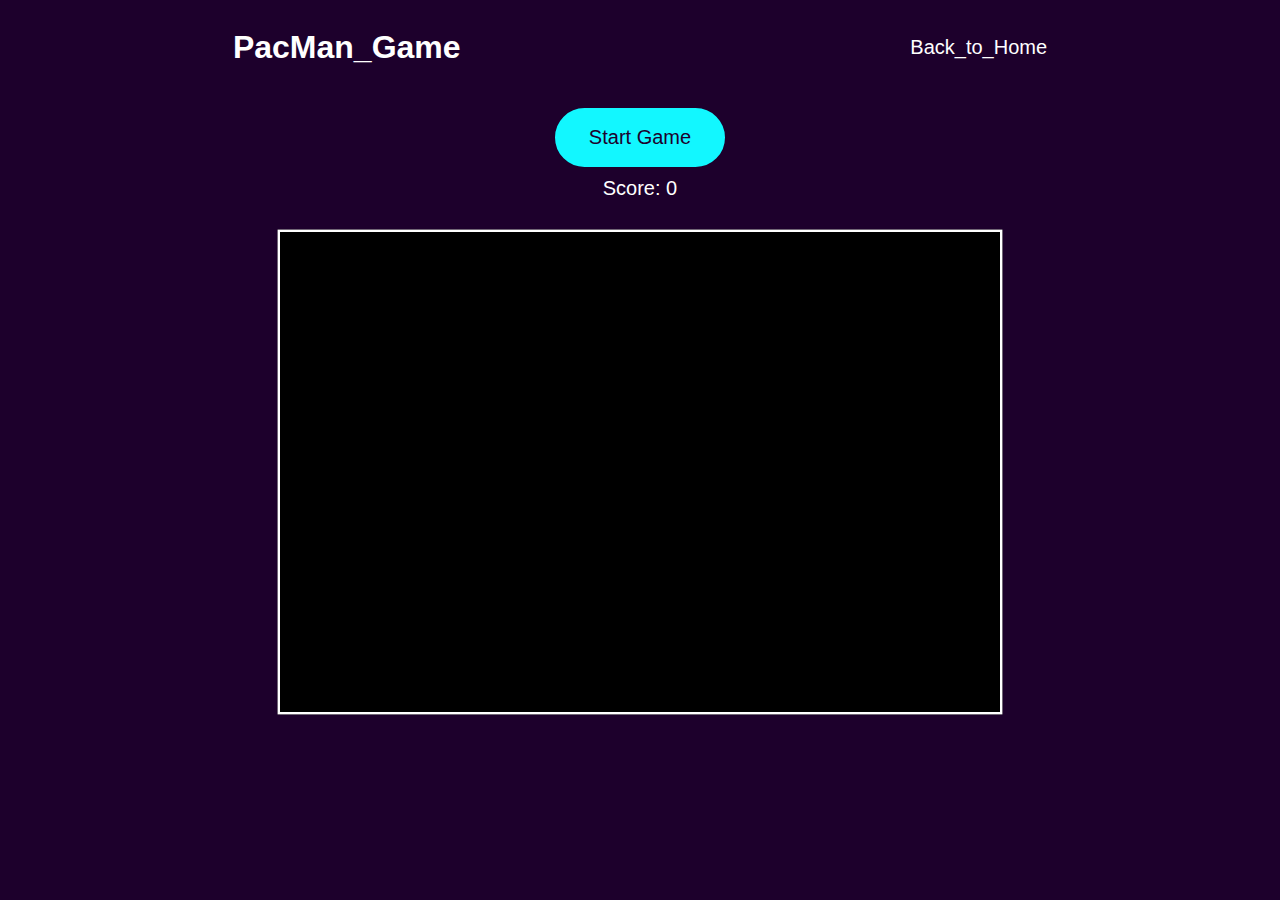
==== index.html @ 0bbb8607 "2nd" ====
<!DOCTYPE html>
<html lang="en">
<head>
    <meta charset="UTF-8">
    <meta name="viewport" content="width=device-width, initial-scale=1.0">
    <title>Pacman Game</title>
    <link rel="stylesheet" href="./style.css">
</head>
<body>
    <div class="pacman_navbar">
        <h1>PacMan_Game</h1>
        <a href="index3.html">Back_to_Home</a>
    </div>
    <button id="startButton">Start Game</button>
    <button id="endButton" style="display: none;">End Game</button>
    <div id="score">Score: <span id="scoreValue">0</span></div>
    <div id="message" style="display: none;"></div>
    <div id="gameArea"></div>
    <script src="script.js"></script>
</body>
</html>
---- style.css ----
body {
    text-align: center;
    font-family: 'Arial', sans-serif;
    background-color:  #1d002c;
    color: white;
}

#gameArea {
    width: 600px;
    height: 400px;
    margin: 70px auto;
    position: relative;
    border: 2px solid #fff;
    background-color: #000;
    overflow: hidden;
    scale: 1.2;
}
#startButton{
    margin-top: 20px;
}
.pacman_navbar{
    display: flex;
    align-items: center;
    justify-content: space-around;
}
.pacman_navbar h1:hover{
    text-shadow:10px 50px 4px #a893b8;
    transition: all 0.3s ease;
    
}
.pacman_navbar a{
    text-decoration: none;
    color: white;
    font-size: 20px;

}
.pacman_navbar a:hover{
    color: #8b5cad;
    transition: all 0.3s ease;
}
.pacman, .item, .ghost {
    font-size: 30px;
    position: absolute;
    display: flex;
    align-items: center;
    justify-content: center;
}

#score {
    margin-top: 10px;
    font-size: 20px;
}

button {
    background-color: #12f7ff;
    color: #1d002c;
    text-decoration: none;
    border-radius: 30px;
    padding: 1rem 2rem;
    transition: all 0.3s ease;
    border: 2px solid #12f7ff;
    font-weight: 500;
    font-size: 20px;
    margin-top: 15px;
    cursor: pointer;
}

button:hover {
    background-color: #24023d;
    color: white;
}

#message {
    font-size: 24px;
    color:#12f7ff;
    margin-top: 10px;
    margin-bottom: 20px;
}
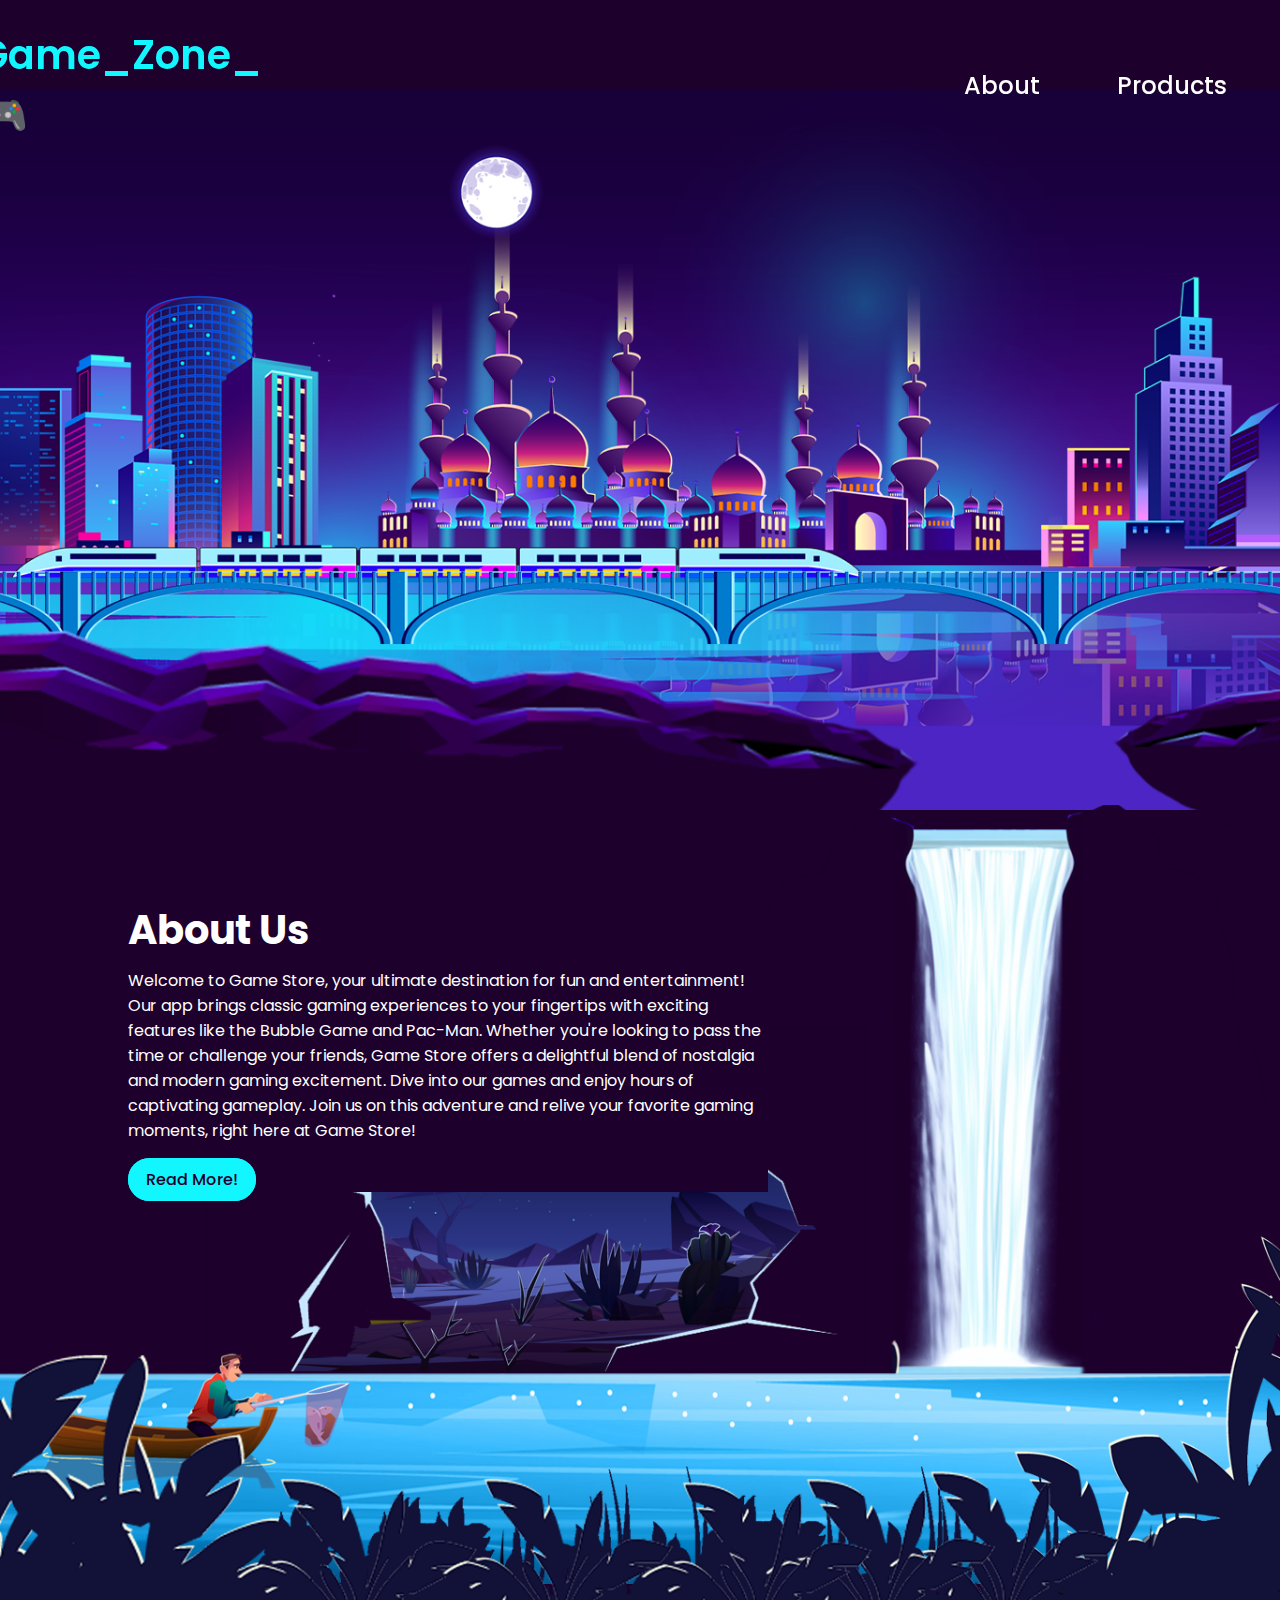
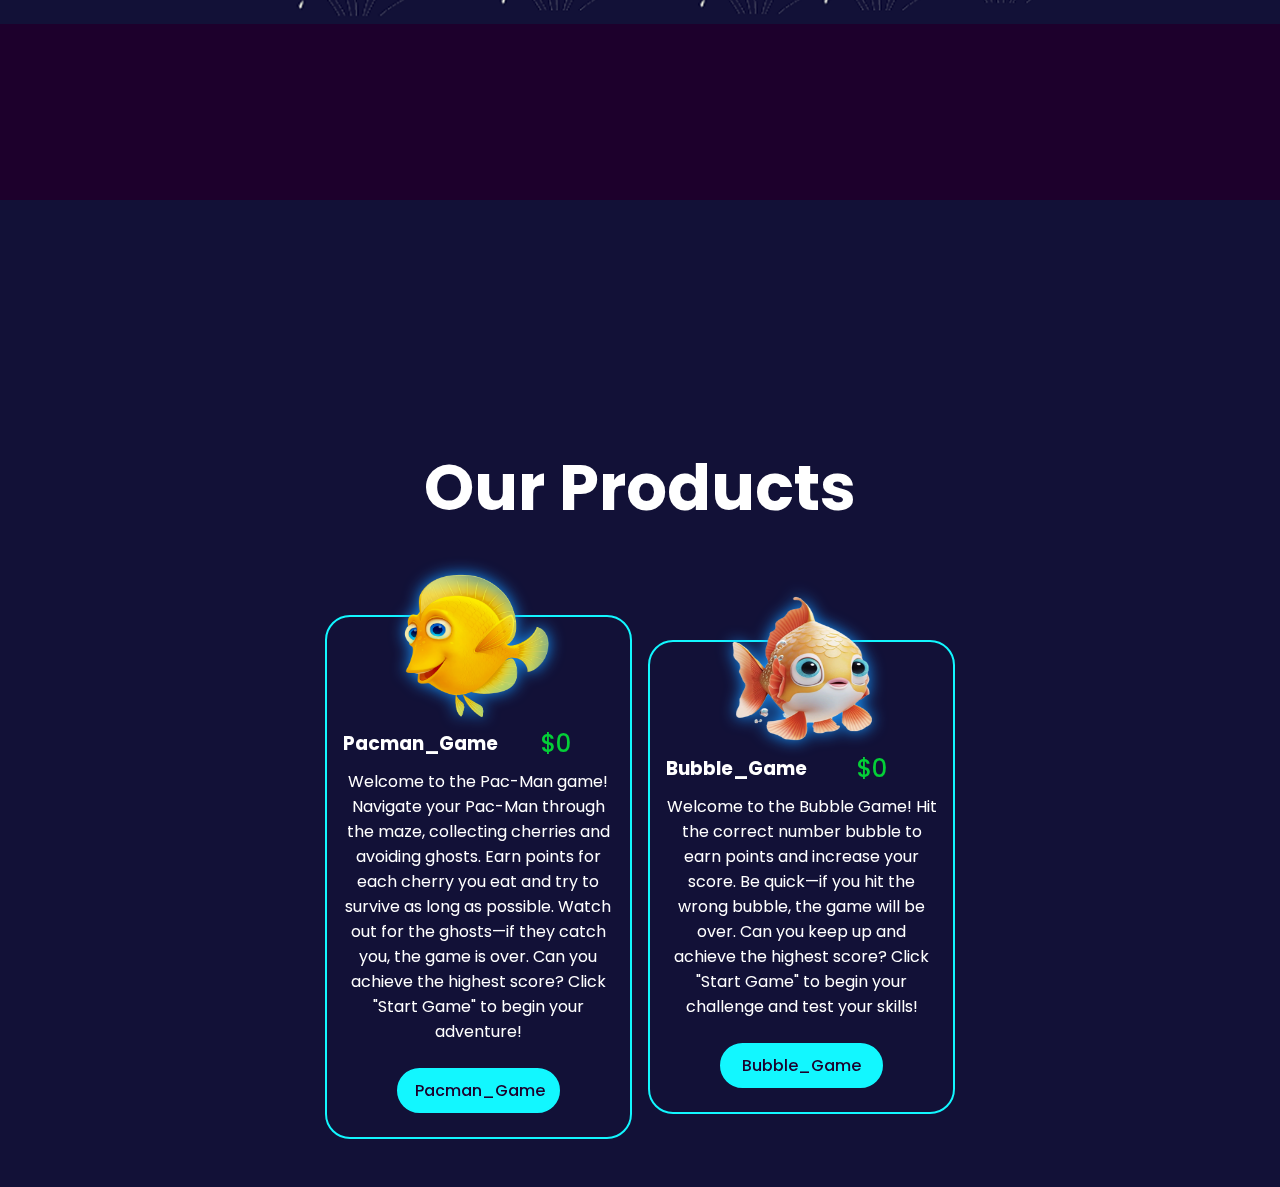
==== commit bb8f0e6e: "4" ====
--- a/index.html
+++ b/index.html
@@ -3,19 +3,105 @@
 <head>
     <meta charset="UTF-8">
     <meta name="viewport" content="width=device-width, initial-scale=1.0">
-    <title>Pacman Game</title>
-    <link rel="stylesheet" href="./style.css">
+    <title>Game_Store</title>
+    <link rel="stylesheet" href="style3.css">
+    <link href='https://unpkg.com/boxicons@2.1.4/css/boxicons.min.css' rel='stylesheet'>
+
 </head>
 <body>
-    <div class="pacman_navbar">
-        <h1>PacMan_Game</h1>
-        <a href="index3.html">Back_to_Home</a>
-    </div>
-    <button id="startButton">Start Game</button>
-    <button id="endButton" style="display: none;">End Game</button>
-    <div id="score">Score: <span id="scoreValue">0</span></div>
-    <div id="message" style="display: none;"></div>
-    <div id="gameArea"></div>
-    <script src="script.js"></script>
+
+    <header>
+        <a href="#" class="logo">Game_Zone_🎮</a>
+        <ul class="navlist">
+            <li> <a href="#about">About</a></li>
+            <li> <a href="#products">Products</a></li>
+        </ul>
+    </header>
+
+    <section class="parallax-home">
+        <img src="Home-Images/sky.png" alt="" id="">
+        <img src="Home-Images/moon.png" alt="" id="moon">
+        <img src="Home-Images/water.png" alt="" id="">
+        <img src="Home-Images/center-city.png" alt="" id="">
+        <img src="Home-Images/right-city.png" alt="" id="">
+        <img src="Home-Images/left-city.png" alt="" id="">
+        <img src="Home-Images/train.png" alt="" id="train">
+        <img src="Home-Images/rail.png" alt="" id="">
+        <h1 id="text">Enjoy the Games...</h1>
+        <img src="Home-Images/hill-left-1.png" alt="" id="">
+        <img src="Home-Images/hill-right-1.png" alt="" id="">
+    </section>
+
+    <section class="about" id="about">
+        <div class="info-box">
+            <h2>About Us</h2>
+            <p>Welcome to Game Store, your ultimate destination for fun and entertainment! 
+                Our app brings classic gaming experiences to your fingertips with exciting 
+                features like the Bubble Game and Pac-Man. Whether you're looking to pass the 
+                time or challenge your friends, Game Store offers a delightful blend of nostalgia 
+                and modern gaming excitement. Dive into our games and enjoy hours of captivating gameplay. 
+                Join us on this adventure and relive your favorite gaming moments, right here at Game Store!
+            </p>
+            <a href="#" class="btn">Read More!</a>
+        </div>
+       
+            <img src="About-Images/waterfall.png" alt="" id="waterfall" class="about-waterfall">
+            <img src="About-Images/desert-sky.png" alt="">
+            <img src="About-Images/desert-moon.png" alt="" id="desert-moon">
+            <img src="About-Images/desert-NoSky.png" alt="">
+            <img src="About-Images/desert-rock.png" alt="">
+            <img src="About-Images/water.png" alt="">
+            <img src="About-Images/man.png" alt="" id="man">
+            <img src="About-Images/grass.png" alt="">
+
+            <div id="progress">
+                <span id="progress-value">
+                    <i class='bx bx-chevrons-up'></i>
+                </span>
+            </div>
+            
+    </section>
+
+    <section class="products" id="products">
+        <h2>Our Products</h2>
+        <div class="product-card">
+            
+
+            <div class="card">
+                <img src="Products/Tuna.png" alt="">
+                <div class="info">
+                    <div class="price-name">
+                        <h3>Pacman_Game</h3>
+                        <span>$0</span>
+                    </div>
+                    <p>Welcome to the Pac-Man game! 
+                        Navigate your Pac-Man through the maze, collecting cherries and avoiding ghosts.
+                         Earn points for each cherry you eat and try to survive as long as possible. 
+                         Watch out for the ghosts—if they catch you, the game is over. Can you achieve the 
+                         highest score? Click "Start Game" to begin your adventure!</p>
+                    <a href="index3.html" class="btn">Pacman_Game</a>
+
+                </div>
+            </div>
+
+            <div class="card">
+                <img src="Products/Salmon.png" alt="">
+                <div class="info">
+                    <div class="price-name">
+                        <h3>Bubble_Game</h3>
+                        <span>$0</span>
+                    </div>
+                    <p>Welcome to the Bubble Game! Hit the correct number bubble to earn points and increase your score. 
+                        Be quick—if you hit the wrong bubble, the game will be over. Can you keep up and achieve the highest score? 
+                        Click "Start Game" to begin your challenge and test your skills!</p>
+                    <a href="inedx2.html" class="btn">Bubble_Game</a>
+
+                </div>
+            </div>
+
+        </div>
+    </section>
+    
+    <script src="script3.js"></script>
 </body>
-</html>
+</html> --- a/style3.css
+++ b/style3.css
@@ -0,0 +1,249 @@
+@import url('https://fonts.googleapis.com/css?family=Poppins:wght@100;200;300;400;500;600;700;800;900&display=swap');
+*{
+    margin: 0px;
+    padding: 0px;
+    box-sizing: border-box;
+    list-style: none;
+    scroll-behavior: smooth;
+    width: 100%;
+}
+
+::-webkit-scrollbar{
+    height: 1rem;
+    width: 0.5rem;
+ }
+
+::-webkit-scrollbar-track{
+    background-color: #67ccff;
+}
+
+::-webkit-scrollbar-thumb{
+    background-color: #194eb9;
+    border-radius: 5rem;
+}
+body{
+    font-family: 'Poppins',sans-serif;
+    background :#1d002c;
+    color: #fff;
+    overflow-x: hidden;
+   
+}
+
+header{
+    padding: 25px 10%;
+    position: absolute;
+    left: 0;
+    top: 0;
+    display:flex ;
+    justify-content: space-between;
+    align-items: center;
+    width: 100%;
+    z-index: 1001;
+
+}
+
+.logo{
+    font-size: 2.5rem;
+    color: #12f7ff;
+    text-decoration: none;
+    font-weight: 600;
+    margin-left: -150px;
+}
+
+.navlist{
+    display: flex;
+    align-items: center;
+    margin-left: 65%;
+    margin-right: -10%;
+}
+
+
+.navlist li a{
+    color: #fff;
+    text-decoration: none;
+    font-weight: 500;
+    font-size: 1.5rem;
+    padding: 5px 15px;
+    /* border: 2px solid #1d002c; */
+    border-radius: 25px;
+    transition: all .3s ease;
+}
+
+.navlist li a:hover,
+.navlist li a:active{
+  box-shadow: 0 0 1rem #12f7ff;
+  background-color: #12f7ff;
+  color: #1d002c;
+}
+
+section{
+  min-height: 100vh;
+}
+
+.parallax-home{
+ position: relative;
+ display: flex;
+ justify-content: center;
+ align-items: center;
+ z-index: 1000;
+}
+.parallax-home img{
+    position: absolute;
+    object-fit: cover;
+    pointer-events: none;
+}
+
+.parallax-home #text{
+    position: absolute;
+    font-size: 3rem;
+    text-shadow: 0 10px 2px rgba(160, 76, 76, 0.85);
+    top: 80%;
+    left: 3%;
+}
+.parallax-home img#moon,.about img#desert-moon{
+    mix-blend-mode: screen;
+}
+
+.about{
+    position: relative;
+}
+.about img{
+    position: absolute;
+    z-index: 1000;
+    object-fit: cover;
+    pointer-events: none;
+
+}
+
+.about img.about-waterfall{
+    position: absolute;
+    top: -95px;
+
+}
+
+.about .info-box{
+    position: absolute;
+    top: 0%;
+    left: 10%;
+    width: 50%;
+    z-index: 1003;
+    background: #1d002c;
+}
+
+.about .info-box h2{
+    font-size: 2.5rem;
+}
+
+.about .info-box p{
+    margin-bottom: 1.5rem;
+    margin-top: .5rem;
+}
+
+.btn{
+    background-color: #12f7ff;
+    color: #1d002c;
+    text-decoration: none;
+    border-radius: 25px;
+    padding: 0.5rem 1rem;
+    transition: all 0.3s ease;
+    border: 2px solid #12f7ff;
+    font-weight: 500;
+}
+
+.btn:hover{
+    box-shadow: 0 0 1rem #12f7ff;
+    background: #1d002c;
+    color: #12f7ff;
+}
+
+.products{
+    background: #121137;
+    padding: 3rem 10%;
+}
+
+.products h2{
+    font-size: 4rem;
+    padding: 2rem 0 1rem 0;
+    text-align: center;
+    margin-bottom: 4rem;
+    margin-top: 10rem;
+}
+
+.product-card{
+    display: flex;
+    align-items: center;
+    justify-content: center;
+    gap: 1rem;
+}
+.card{
+    padding: 1rem;
+    border: 2px solid #12f7ff;
+    text-align: center;
+    border-radius: 25px;
+    display: block;
+    transition: all 0.4s ease;
+    z-index: 999; 
+    height: 40%;
+    width: 30%;
+}
+.card:hover{
+    cursor: pointer;
+    transform: translateY(-7px);
+}
+.card img{
+    width: 150px;
+    height: 150px;
+    margin-top: -4rem;
+    filter: drop-shadow(0 0 0.5rem #1797ff);
+   
+}
+
+.card .price-name{
+    display: flex;
+    align-items: center;
+    justify-content: space-between;
+}
+.info{
+    padding-bottom: 0.5rem;
+}
+.info p{
+     padding: 0.5rem 0 1.5rem 0;
+}
+.info .btn{
+    display: block;
+    width: 60%;
+    margin: auto;
+}
+
+.price-name span{
+    color: #04cf37;
+    font-size: 1.5rem;
+    font-weight: 500;
+}
+
+#progress{
+    position: fixed;
+    /* background-color: #194eb9; */
+    z-index: 1000;
+    bottom: 40px;
+    right: 10px;
+    width: 70px;
+    height: 70px;
+    display: none;
+    place-items: center;
+    border-radius: 50%;
+    color: #1d002c;
+    cursor: pointer;
+}
+
+#progress-value{
+    display: block;
+    height: calc(100% - 12px);
+    width: calc(100% - 12px);
+    background-color: #fff;
+    border-radius: 50%;
+    display: grid;
+    place-items: center;
+    font-size: 30px;
+
+}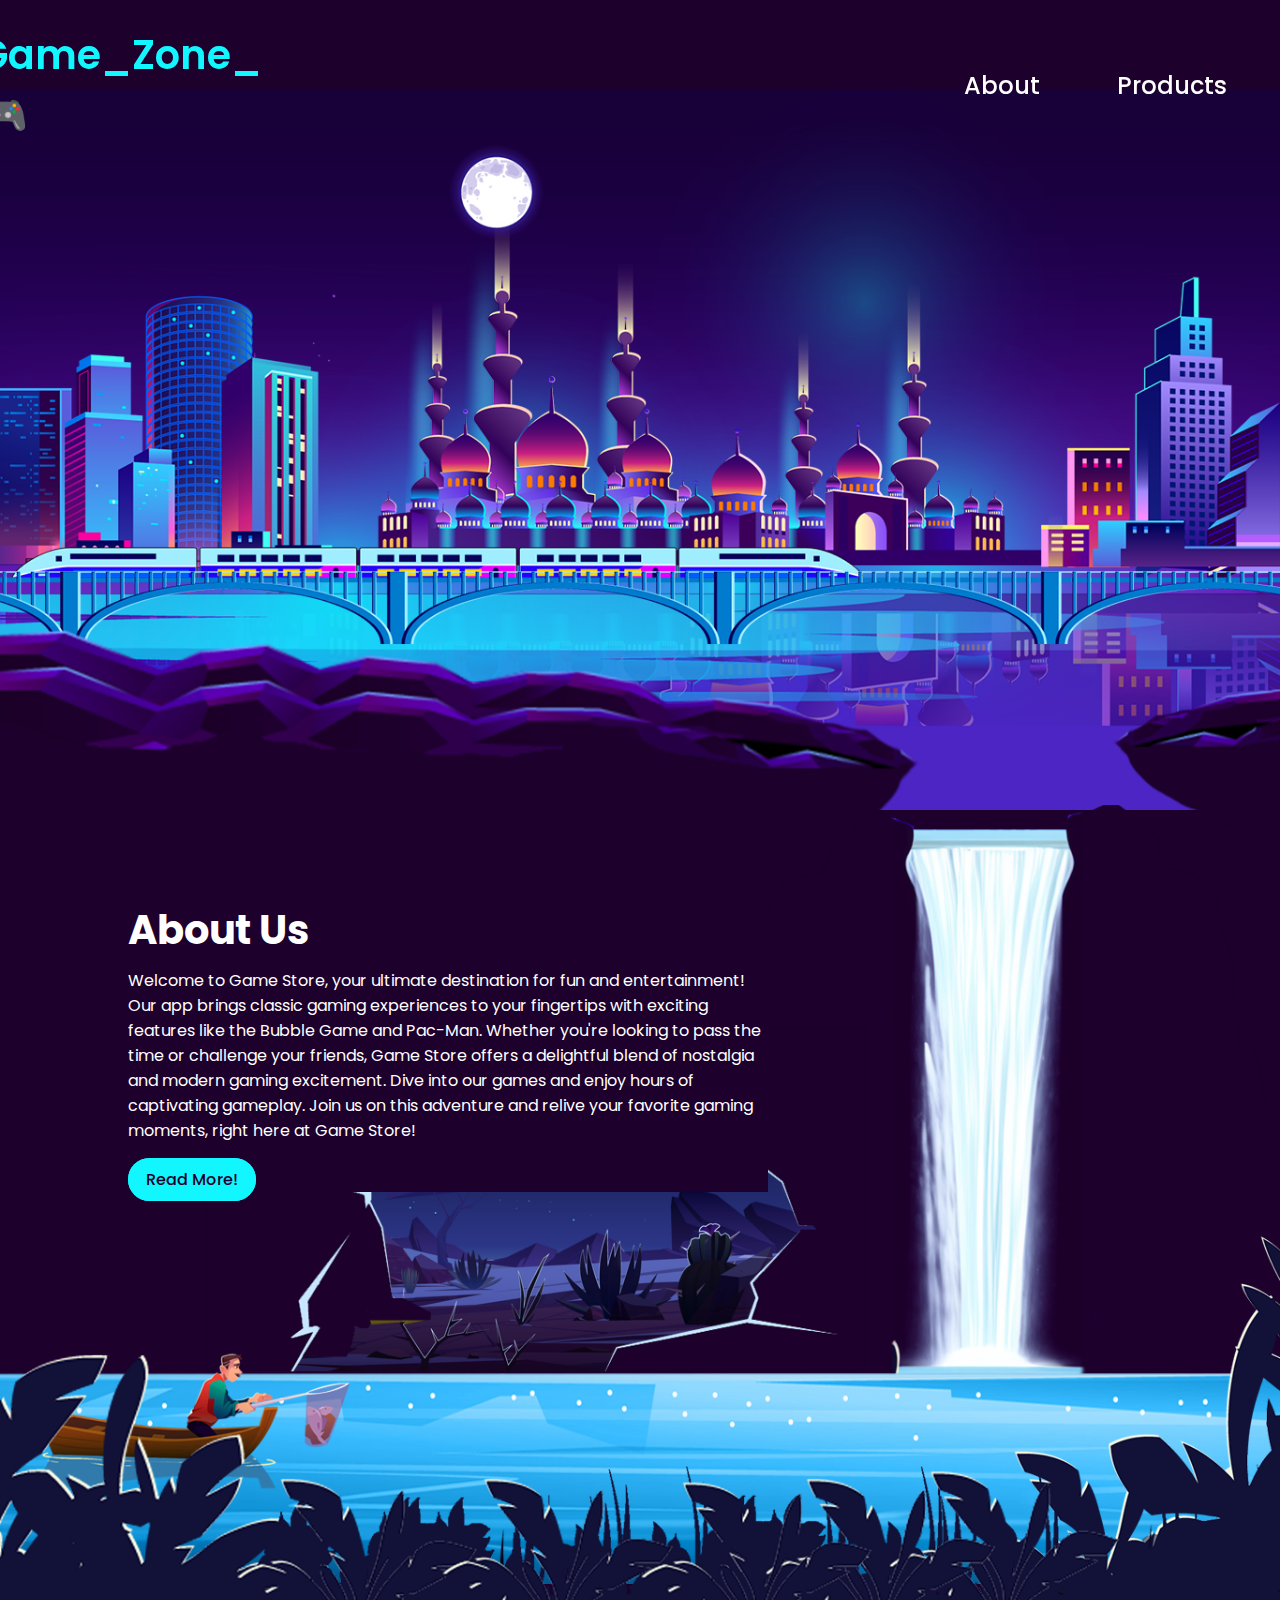
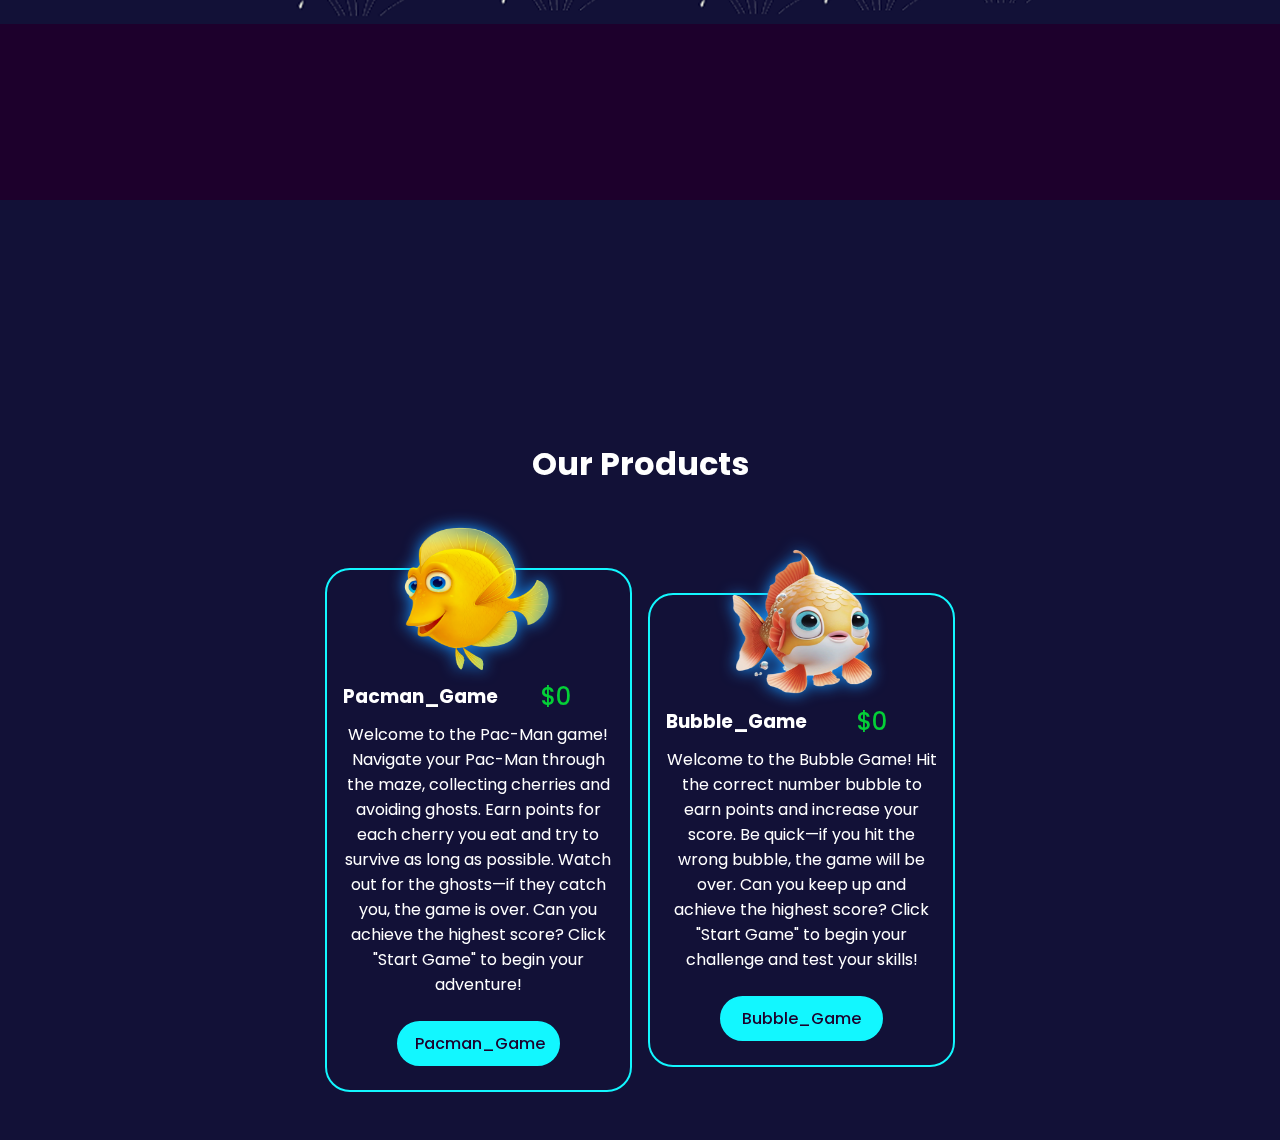
==== commit 692fa5b5: "6" ====
--- a/index.html
+++ b/index.html
@@ -63,7 +63,7 @@
     </section>
 
     <section class="products" id="products">
-        <h2>Our Products</h2>
+        <h1>Our Products</h1>
         <div class="product-card">
             
 
--- a/style3.css
+++ b/style3.css
@@ -161,8 +161,8 @@
     padding: 3rem 10%;
 }
 
-.products h2{
-    font-size: 4rem;
+.products h1{
+    font-size: 2rem;
     padding: 2rem 0 1rem 0;
     text-align: center;
     margin-bottom: 4rem;
@@ -183,7 +183,7 @@
     display: block;
     transition: all 0.4s ease;
     z-index: 999; 
-    height: 40%;
+    height: 30%;
     width: 30%;
 }
 .card:hover{
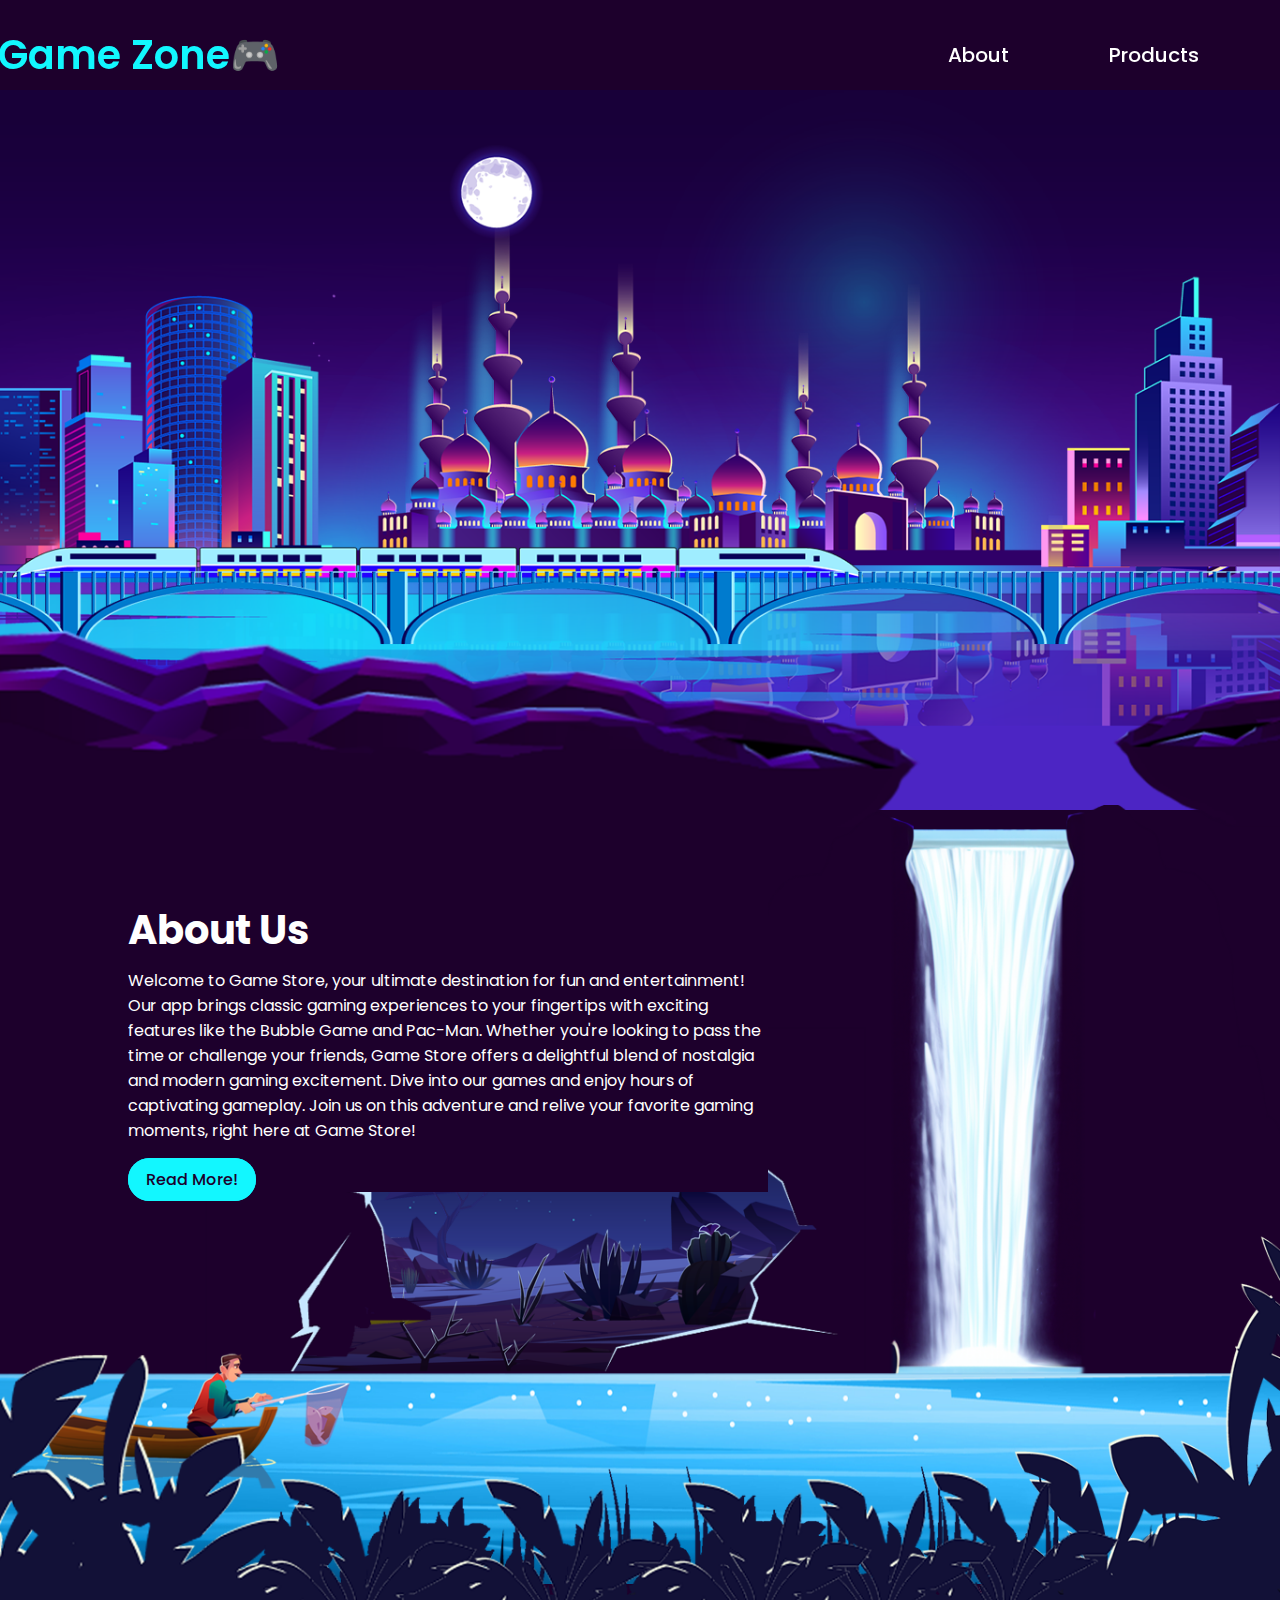
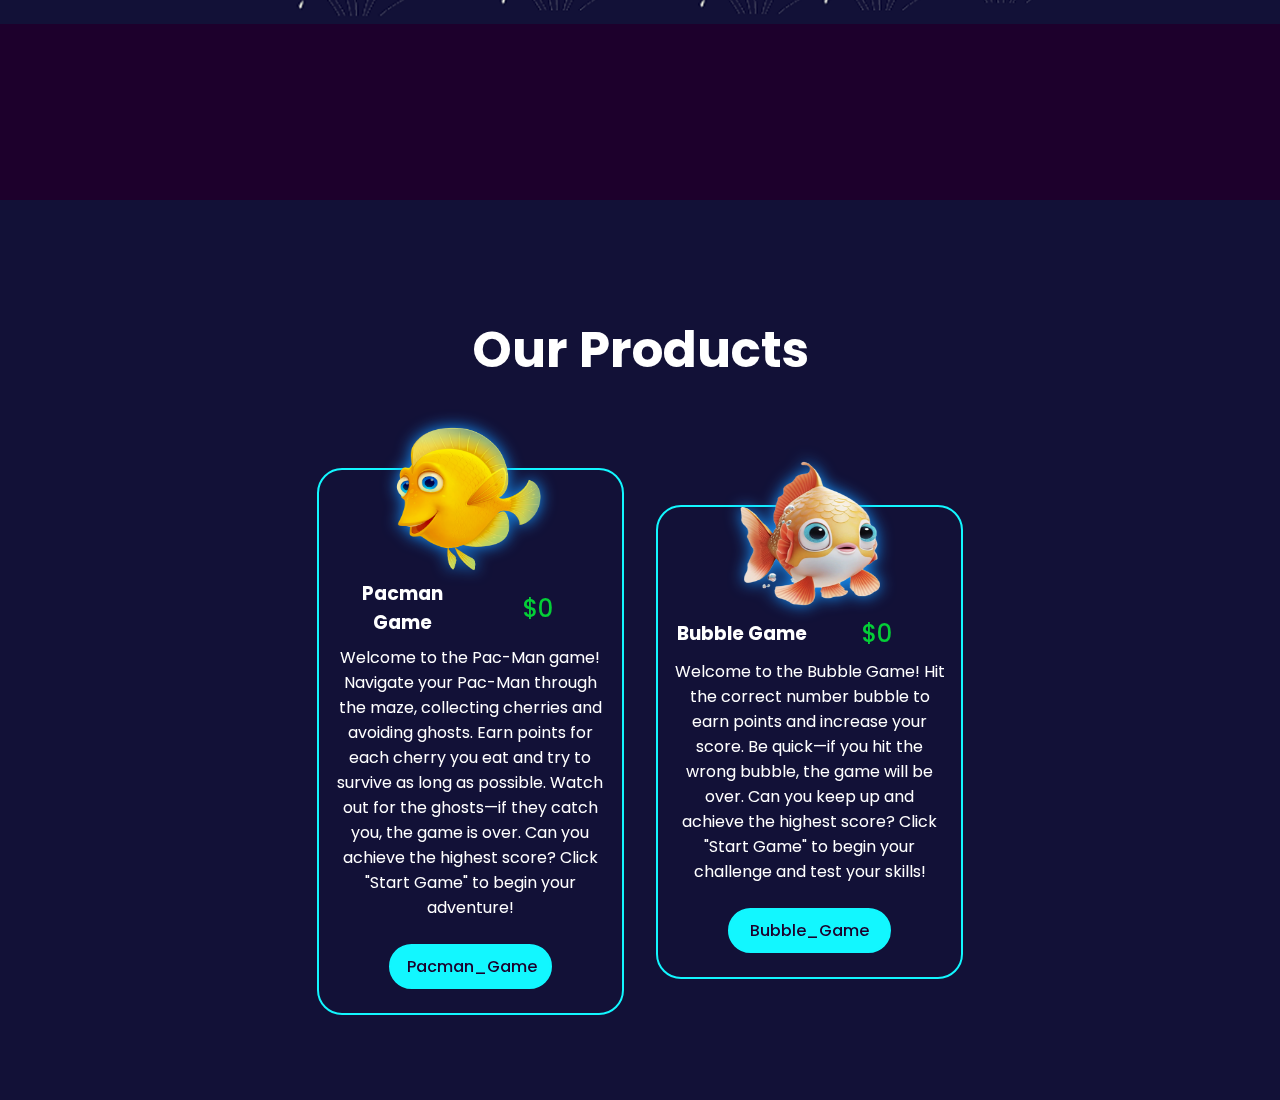
==== commit cdd4dcb3: "last" ====
--- a/index.html
+++ b/index.html
@@ -11,7 +11,7 @@
 <body>
 
     <header>
-        <a href="#" class="logo">Game_Zone_🎮</a>
+        <a href="#" class="logo">Game Zone🎮</a>
         <ul class="navlist">
             <li> <a href="#about">About</a></li>
             <li> <a href="#products">Products</a></li>
@@ -71,7 +71,7 @@
                 <img src="Products/Tuna.png" alt="">
                 <div class="info">
                     <div class="price-name">
-                        <h3>Pacman_Game</h3>
+                        <h3>Pacman Game</h3>
                         <span>$0</span>
                     </div>
                     <p>Welcome to the Pac-Man game! 
@@ -88,7 +88,7 @@
                 <img src="Products/Salmon.png" alt="">
                 <div class="info">
                     <div class="price-name">
-                        <h3>Bubble_Game</h3>
+                        <h3>Bubble Game</h3>
                         <span>$0</span>
                     </div>
                     <p>Welcome to the Bubble Game! Hit the correct number bubble to earn points and increase your score. 
--- a/style3.css
+++ b/style3.css
@@ -47,13 +47,13 @@
     color: #12f7ff;
     text-decoration: none;
     font-weight: 600;
-    margin-left: -150px;
+    margin-left: -130px;
 }
 
 .navlist{
     display: flex;
     align-items: center;
-    margin-left: 65%;
+    margin-left: 60%;
     margin-right: -10%;
 }
 
@@ -62,7 +62,7 @@
     color: #fff;
     text-decoration: none;
     font-weight: 500;
-    font-size: 1.5rem;
+    font-size: 20px;
     padding: 5px 15px;
     /* border: 2px solid #1d002c; */
     border-radius: 25px;
@@ -162,18 +162,18 @@
 }
 
 .products h1{
-    font-size: 2rem;
+    font-size: 50px;
     padding: 2rem 0 1rem 0;
     text-align: center;
     margin-bottom: 4rem;
-    margin-top: 10rem;
+    margin-top: 2rem;
 }
 
 .product-card{
     display: flex;
     align-items: center;
     justify-content: center;
-    gap: 1rem;
+    gap: 2rem;
 }
 .card{
     padding: 1rem;
